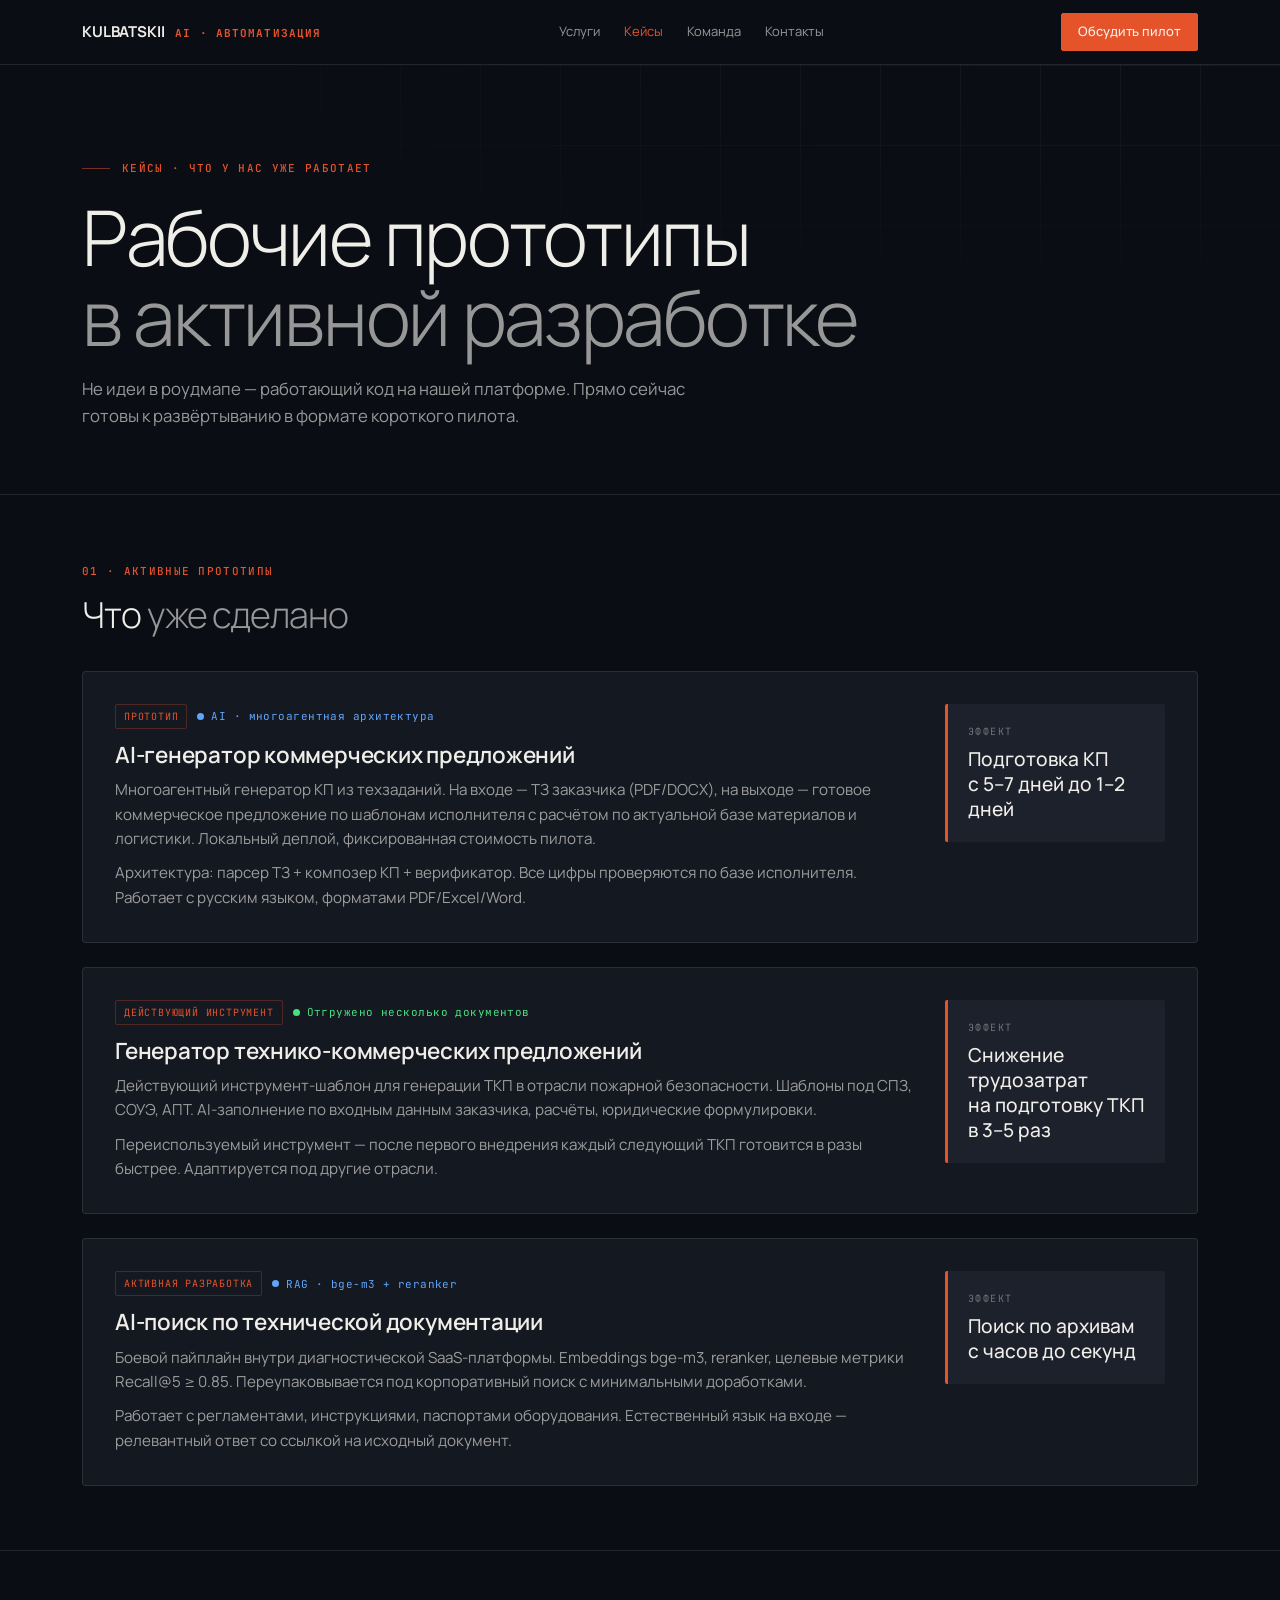
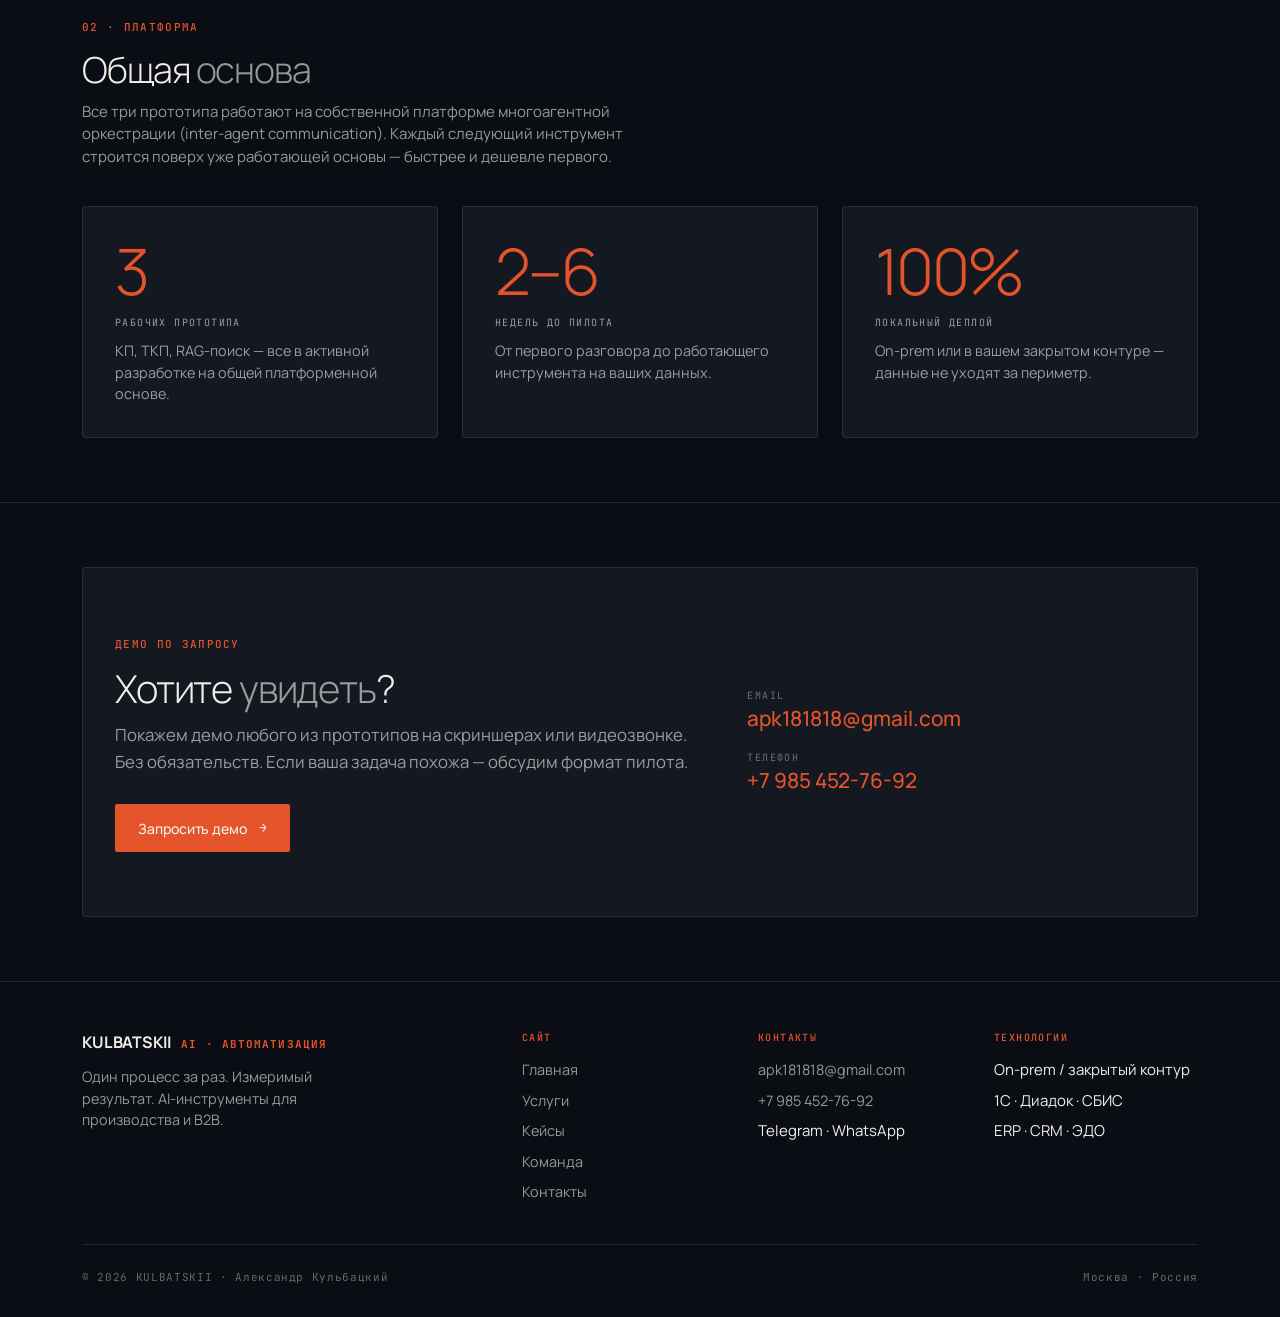
==== cases.html @ dd82cfad "Add modern static site for KULBATSKII AI-services 5-page dark design-system site (Manrope, mono acce" ====
<!DOCTYPE html>
<html lang="ru">
<head>
<meta charset="UTF-8">
<meta name="viewport" content="width=device-width, initial-scale=1.0">
<link rel="icon" href="/favicon.svg" type="image/svg+xml">
<title>Кейсы · KULBATSKII</title>
<meta name="description" content="Рабочие прототипы: AI-генератор КП, генератор ТКП, RAG-поиск. Все на общей платформе.">
<link rel="preconnect" href="https://fonts.googleapis.com">
<link rel="preconnect" href="https://fonts.gstatic.com" crossorigin>
<link href="https://fonts.googleapis.com/css2?family=Manrope:wght@200;300;400;500;600;700;800&family=JetBrains+Mono:wght@400;500;600&display=swap" rel="stylesheet">
<link rel="stylesheet" href="/css/main.css">
</head>
<body>

<nav class="ds-nav">
  <div class="wrap">
    <a href="/" class="ds-brand">KULBATSKII <span>AI · АВТОМАТИЗАЦИЯ</span></a>
    <div class="ds-nav-links">
      <a href="/services">Услуги</a>
      <a href="/cases" class="active">Кейсы</a>
      <a href="/team">Команда</a>
      <a href="/contact">Контакты</a>
    </div>
    <a href="/contact" class="btn btn-primary btn-sm no-arrow">Обсудить пилот</a>
  </div>
</nav>

<main>

<header class="ds-hero">
  <div class="wrap">
    <span class="meta meta-line meta--accent">КЕЙСЫ · ЧТО У НАС УЖЕ РАБОТАЕТ</span>
    <h1 style="margin-top:20px;">Рабочие прототипы<br><em>в активной разработке</em></h1>
    <p class="lead" style="margin-top:20px;">Не идеи в роудмапе — работающий код на нашей платформе. Прямо сейчас готовы к развёртыванию в формате короткого пилота.</p>
  </div>
</header>

<section class="ds-block">
  <div class="wrap">
    <div class="ds-block-head">
      <span class="meta meta--accent">01 · АКТИВНЫЕ ПРОТОТИПЫ</span>
      <h2>Что <em>уже сделано</em></h2>
    </div>

    <div style="display:flex;flex-direction:column;gap:24px;">
      <div class="case-card">
        <div>
          <div style="display:flex;gap:10px;flex-wrap:wrap;">
            <span class="badge">Прототип</span>
            <span class="status info">AI · многоагентная архитектура</span>
          </div>
          <h3>AI-генератор коммерческих предложений</h3>
          <p class="case-desc">Многоагентный генератор КП из техзаданий. На входе — ТЗ заказчика (PDF/DOCX), на выходе — готовое коммерческое предложение по шаблонам исполнителя с расчётом по актуальной базе материалов и логистики. Локальный деплой, фиксированная стоимость пилота.</p>
          <p class="case-desc">Архитектура: парсер ТЗ + композер КП + верификатор. Все цифры проверяются по базе исполнителя. Работает с русским языком, форматами PDF/Excel/Word.</p>
        </div>
        <div class="case-result">
          <div class="case-result-label">Эффект</div>
          <div class="case-result-value">Подготовка КП<br>с 5–7 дней до 1–2 дней</div>
        </div>
      </div>

      <div class="case-card">
        <div>
          <div style="display:flex;gap:10px;flex-wrap:wrap;">
            <span class="badge">Действующий инструмент</span>
            <span class="status ok">Отгружено несколько документов</span>
          </div>
          <h3>Генератор технико-коммерческих предложений</h3>
          <p class="case-desc">Действующий инструмент-шаблон для генерации ТКП в отрасли пожарной безопасности. Шаблоны под СПЗ, СОУЭ, АПТ. AI-заполнение по входным данным заказчика, расчёты, юридические формулировки.</p>
          <p class="case-desc">Переиспользуемый инструмент — после первого внедрения каждый следующий ТКП готовится в разы быстрее. Адаптируется под другие отрасли.</p>
        </div>
        <div class="case-result">
          <div class="case-result-label">Эффект</div>
          <div class="case-result-value">Снижение трудозатрат<br>на подготовку ТКП в 3–5 раз</div>
        </div>
      </div>

      <div class="case-card">
        <div>
          <div style="display:flex;gap:10px;flex-wrap:wrap;">
            <span class="badge">Активная разработка</span>
            <span class="status info">RAG · bge-m3 + reranker</span>
          </div>
          <h3>AI-поиск по технической документации</h3>
          <p class="case-desc">Боевой пайплайн внутри диагностической SaaS-платформы. Embeddings bge-m3, reranker, целевые метрики Recall@5 ≥ 0.85. Переупаковывается под корпоративный поиск с минимальными доработками.</p>
          <p class="case-desc">Работает с регламентами, инструкциями, паспортами оборудования. Естественный язык на входе — релевантный ответ со ссылкой на исходный документ.</p>
        </div>
        <div class="case-result">
          <div class="case-result-label">Эффект</div>
          <div class="case-result-value">Поиск по архивам<br>с часов до секунд</div>
        </div>
      </div>
    </div>
  </div>
</section>

<section class="ds-block">
  <div class="wrap">
    <div class="ds-block-head">
      <span class="meta meta--accent">02 · ПЛАТФОРМА</span>
      <h2>Общая <em>основа</em></h2>
      <p>Все три прототипа работают на собственной платформе многоагентной оркестрации (inter-agent communication). Каждый следующий инструмент строится поверх уже работающей основы — быстрее и дешевле первого.</p>
    </div>
    <div class="stat-grid">
      <div class="stat-card">
        <div class="stat-value">3</div>
        <div class="stat-label">РАБОЧИХ ПРОТОТИПА</div>
        <div class="stat-desc">КП, ТКП, RAG-поиск — все в активной разработке на общей платформенной основе.</div>
      </div>
      <div class="stat-card">
        <div class="stat-value">2–6</div>
        <div class="stat-label">НЕДЕЛЬ ДО ПИЛОТА</div>
        <div class="stat-desc">От первого разговора до работающего инструмента на ваших данных.</div>
      </div>
      <div class="stat-card">
        <div class="stat-value">100%</div>
        <div class="stat-label">ЛОКАЛЬНЫЙ ДЕПЛОЙ</div>
        <div class="stat-desc">On-prem или в вашем закрытом контуре — данные не уходят за периметр.</div>
      </div>
    </div>
  </div>
</section>

<section class="ds-block">
  <div class="wrap">
    <div class="cta-band">
      <div>
        <span class="meta meta--accent">ДЕМО ПО ЗАПРОСУ</span>
        <h2 style="margin-top:14px;">Хотите <em>увидеть</em>?</h2>
        <p class="lead" style="margin-top:14px;">Покажем демо любого из прототипов на скриншерах или видеозвонке. Без обязательств. Если ваша задача похожа — обсудим формат пилота.</p>
        <div class="ds-demo" style="margin-top:28px;">
          <a class="btn btn-primary" href="/contact">Запросить демо</a>
        </div>
      </div>
      <div class="cta-contacts">
        <div>
          <div class="cta-contact-label">EMAIL</div>
          <a href="mailto:apk181818@gmail.com" class="cta-contact-value">apk181818@gmail.com</a>
        </div>
        <div>
          <div class="cta-contact-label">ТЕЛЕФОН</div>
          <a href="tel:+79854527692" class="cta-contact-value">+7 985 452-76-92</a>
        </div>
      </div>
    </div>
  </div>
</section>

</main>

<footer class="ds-foot">
  <div class="wrap">
    <div class="foot-grid">
      <div>
        <div class="foot-brand-name">KULBATSKII <span>AI · АВТОМАТИЗАЦИЯ</span></div>
        <p class="foot-tag">Один процесс за раз. Измеримый результат. AI-инструменты для производства и B2B.</p>
      </div>
      <div class="foot-col">
        <h4>Сайт</h4>
        <ul>
          <li><a href="/">Главная</a></li>
          <li><a href="/services">Услуги</a></li>
          <li><a href="/cases">Кейсы</a></li>
          <li><a href="/team">Команда</a></li>
          <li><a href="/contact">Контакты</a></li>
        </ul>
      </div>
      <div class="foot-col">
        <h4>Контакты</h4>
        <ul>
          <li><a href="mailto:apk181818@gmail.com">apk181818@gmail.com</a></li>
          <li><a href="tel:+79854527692">+7 985 452-76-92</a></li>
          <li>Telegram · WhatsApp</li>
        </ul>
      </div>
      <div class="foot-col">
        <h4>Технологии</h4>
        <ul>
          <li>On-prem / закрытый контур</li>
          <li>1С · Диадок · СБИС</li>
          <li>ERP · CRM · ЭДО</li>
        </ul>
      </div>
    </div>
    <div class="foot-bottom">
      <span>© 2026 KULBATSKII · Александр Кульбацкий</span>
      <span>Москва · Россия</span>
    </div>
  </div>
</footer>

</body>
</html>
---- css/main.css ----
/* =============================================================
   KULBATSKII — корпоративный сайт
   Полностью на дизайн-системе. Манропе / Vermillion / Dark-first.
   ============================================================= */

/* ---------- TOKENS ---------- */
:root {
  --ink:#0a0d14; --ink-2:#141821; --ink-3:#1d212c; --ink-4:#252a37;
  --paper:#f5f3ee; --paper-2:#ebe8e1; --paper-3:#dfdcd4;
  --line:rgba(245,243,238,0.10); --line-strong:rgba(245,243,238,0.18); --line-faint:rgba(245,243,238,0.05);
  --paper-line:rgba(22,22,29,0.10); --paper-line-strong:rgba(22,22,29,0.18); --paper-line-faint:rgba(22,22,29,0.05);
  --text:#f0eee8; --text-dark:#16161d;
  --muted:rgba(240,238,232,0.62); --muted-dark:rgba(22,22,29,0.62);
  --faint:rgba(240,238,232,0.40); --faint-dark:rgba(22,22,29,0.42);
  --accent:#e5532b; --accent-soft:rgba(229,83,43,0.10); --accent-line:rgba(229,83,43,0.28); --accent-strong:#c43f1c;
  --success:#4ade80; --warn:#fbbf24; --crit:#ef4444; --info:#60a5fa;
  --font-display:'Manrope',system-ui,-apple-system,sans-serif;
  --font-body:'Manrope',system-ui,-apple-system,sans-serif;
  --font-mono:'JetBrains Mono',ui-monospace,Menlo,monospace;
  --wrap:1180px; --gutter:32px; --radius:2px; --radius-lg:4px;
}

/* ---------- BASE ---------- */
*,*::before,*::after{box-sizing:border-box;}
html{scroll-behavior:smooth;}
body{margin:0;font-family:var(--font-body);font-size:15px;line-height:1.5;background:var(--ink);color:var(--text);-webkit-font-smoothing:antialiased;text-rendering:optimizeLegibility;overflow-x:clip;}
.wrap{width:100%;max-width:var(--wrap);margin:0 auto;padding:0 var(--gutter);}
@media (max-width:760px){:root{--gutter:22px;}}
a{color:inherit;}

/* ---------- TYPOGRAPHY ---------- */
h1,h2,h3{font-family:var(--font-display);letter-spacing:-0.03em;line-height:1.04;margin:0;}
h1{font-weight:300;font-size:clamp(40px,6vw,84px);}
h2{font-weight:300;font-size:clamp(28px,3.5vw,48px);}
h3{font-weight:600;font-size:1.2rem;letter-spacing:-0.01em;}
h1 em,h2 em{font-style:normal;color:var(--muted);}
.section-paper h1 em,.section-paper h2 em{color:var(--muted-dark);}
p{margin:0;}
.lead{font-size:1.05rem;line-height:1.6;color:var(--muted);max-width:640px;}
.section-paper .lead{color:var(--muted-dark);}
.meta{font-family:var(--font-mono);font-size:11px;font-weight:500;letter-spacing:0.12em;text-transform:uppercase;color:var(--muted);}
.section-paper .meta{color:var(--muted-dark);}
.meta--accent{color:var(--accent);}
.meta-line{display:inline-flex;align-items:center;gap:12px;}
.meta-line::before{content:"";width:28px;height:1px;background:currentColor;opacity:.5;}
.mono{font-family:var(--font-mono);}
code{font-family:var(--font-mono);font-size:0.85em;color:var(--accent);}

/* ---------- BUTTONS ---------- */
.btn{display:inline-flex;align-items:center;justify-content:center;gap:12px;height:48px;padding:0 22px;border-radius:var(--radius);font-family:var(--font-body);font-size:14px;font-weight:500;letter-spacing:-0.005em;border:1px solid transparent;cursor:pointer;text-decoration:none;transition:transform .18s,background .2s,border-color .2s,color .2s;white-space:nowrap;}
.btn::after{content:"→";font-family:var(--font-mono);font-size:13px;transition:transform .2s;}
.btn:hover::after{transform:translateX(3px);}
.btn.no-arrow::after{display:none;}
.btn-sm{height:38px;padding:0 16px;font-size:13px;}
.btn-primary{background:var(--accent);color:var(--paper);border-color:var(--accent);}
.btn-primary:hover{background:var(--accent-strong);border-color:var(--accent-strong);}
.btn-ghost{background:transparent;color:var(--text);border-color:var(--line-strong);}
.btn-ghost:hover{border-color:var(--text);}
.btn-ink{background:var(--ink-2);color:var(--text);border-color:var(--line-strong);}
.btn-ink:hover{background:var(--ink-3);}
.btn-text{background:transparent;color:var(--muted);border:0;height:auto;padding:0;font-weight:500;}
.btn-text:hover{color:var(--text);}
.section-paper .btn-ghost{color:var(--text-dark);border-color:var(--paper-line-strong);}
.section-paper .btn-ghost:hover{border-color:var(--text-dark);}
.section-paper .btn-text{color:var(--muted-dark);}
.section-paper .btn-text:hover{color:var(--text-dark);}

/* ---------- FORMS ---------- */
.form-field{display:flex;flex-direction:column;gap:8px;}
.form-field label{font-size:12px;letter-spacing:.02em;color:var(--muted);}
.section-paper .form-field label{color:var(--muted-dark);}
.form-field input,.form-field textarea{width:100%;padding:12px 0;background:transparent;border:0;border-bottom:1px solid var(--line-strong);color:var(--text);font-family:var(--font-display);font-size:1rem;}
.form-field textarea{min-height:90px;resize:vertical;}
.form-field input::placeholder,.form-field textarea::placeholder{color:var(--faint);}
.form-field input:focus,.form-field textarea:focus{outline:none;border-bottom-color:var(--accent);}
.section-paper .form-field input,.section-paper .form-field textarea{color:var(--text-dark);border-bottom-color:var(--paper-line-strong);}
.section-paper .form-field input::placeholder,.section-paper .form-field textarea::placeholder{color:var(--faint-dark);}
.form-grid{display:grid;grid-template-columns:1fr 1fr;gap:20px;}
.form-grid .full{grid-column:1/-1;}
@media (max-width:600px){.form-grid{grid-template-columns:1fr;}}
.consent{display:flex;gap:12px;align-items:flex-start;font-size:.85rem;line-height:1.5;color:var(--muted);cursor:pointer;}
.section-paper .consent{color:var(--muted-dark);}

/* ---------- COMPONENTS ---------- */
.card{border:1px solid var(--line);border-radius:var(--radius-lg);padding:26px;background:var(--ink-2);}
.section-paper .card{border-color:var(--paper-line-strong);background:rgba(255,255,255,.5);}
.status{display:inline-flex;align-items:center;gap:7px;font-family:var(--font-mono);font-size:11px;letter-spacing:.04em;}
.status::before{content:"";width:7px;height:7px;border-radius:50%;background:currentColor;}
.status.ok{color:var(--success);} .status.warn{color:var(--warn);} .status.crit{color:var(--crit);} .status.info{color:var(--info);}
.badge{display:inline-block;font-family:var(--font-mono);font-size:10px;letter-spacing:.08em;text-transform:uppercase;padding:4px 8px;border:1px solid var(--accent-line);color:var(--accent);border-radius:var(--radius);}
.section-paper .badge{color:var(--accent-strong);border-color:var(--accent-strong);}
.row{position:relative;display:grid;grid-template-columns:auto 1fr auto;align-items:center;gap:20px;padding:22px 18px;border-bottom:1px solid var(--line);transition:background .2s;}
.section-paper .row{border-bottom-color:var(--paper-line);}
.row:last-child{border-bottom:0;}
.row::before{content:"";position:absolute;left:0;top:0;bottom:0;width:2px;background:transparent;transition:background .2s;}
.row:hover{background:var(--accent-soft);}
.row:hover::before{background:var(--accent);}
.row-idx{font-family:var(--font-mono);font-size:13px;color:var(--accent);}
.row-title{font-family:var(--font-display);font-weight:600;font-size:1.1rem;}
.section-paper .row-title{color:var(--text-dark);}
.toast{padding:13px 18px;background:var(--ink-3);border:1px solid var(--line-strong);border-left:3px solid var(--accent);border-radius:var(--radius-lg);color:var(--text);font-size:.9rem;}
.toast.success{border-left-color:var(--success);} .toast.error{border-left-color:var(--crit);}

/* ---------- PAGE CHROME ---------- */
.ds-nav{position:sticky;top:0;z-index:50;background:var(--ink);border-bottom:1px solid var(--line);}
.ds-nav .wrap{display:flex;align-items:center;justify-content:space-between;height:64px;gap:24px;}
.ds-brand{font-family:var(--font-display);font-weight:700;font-size:15px;letter-spacing:-0.01em;text-decoration:none;color:var(--text);}
.ds-brand span{color:var(--accent);font-family:var(--font-mono);font-size:11px;margin-left:8px;letter-spacing:.1em;}
.ds-nav-links{display:flex;gap:24px;}
.ds-nav-links a{color:var(--muted);text-decoration:none;font-size:13px;transition:color .2s;}
.ds-nav-links a:hover,.ds-nav-links a.active{color:var(--text);}
.ds-nav-links a.active{color:var(--accent);}
@media (max-width:680px){.ds-nav-links{display:none;}}

.ds-hero{padding:88px 0 64px;border-bottom:1px solid var(--line);position:relative;overflow:hidden;}
.section-paper.ds-hero{border-bottom-color:var(--paper-line);}
.ds-hero::before{content:"";position:absolute;inset:0;background-image:linear-gradient(to right,var(--line-faint) 1px,transparent 1px),linear-gradient(to bottom,var(--line-faint) 1px,transparent 1px);background-size:80px 80px;pointer-events:none;mask-image:radial-gradient(120% 90% at 85% 0%,black 0%,transparent 65%);-webkit-mask-image:radial-gradient(120% 90% at 85% 0%,black 0%,transparent 65%);}
.section-paper.ds-hero::before{background-image:linear-gradient(to right,var(--paper-line-faint) 1px,transparent 1px),linear-gradient(to bottom,var(--paper-line-faint) 1px,transparent 1px);}
.ds-hero .wrap{position:relative;z-index:1;}

.ds-block{padding:64px 0;border-bottom:1px solid var(--line);}
.section-paper.ds-block{background:var(--paper);color:var(--text-dark);border-bottom-color:var(--paper-line);}
.ds-block:last-of-type{border-bottom:0;}
.ds-block-head{margin-bottom:38px;}
.ds-block-head h2{font-size:clamp(24px,2.8vw,38px);margin-top:14px;}
.ds-block-head p{color:var(--muted);margin-top:12px;max-width:600px;}
.section-paper.ds-block .ds-block-head p{color:var(--muted-dark);}
.ds-label{font-family:var(--font-mono);font-size:11px;letter-spacing:.1em;text-transform:uppercase;color:var(--faint);margin:0 0 14px;}
.section-paper .ds-label{color:var(--faint-dark);}

.ds-demo{display:flex;flex-wrap:wrap;gap:14px;align-items:center;}
.ds-typeset>*{margin-bottom:16px;}
.ds-card-grid{display:grid;grid-template-columns:repeat(auto-fill,minmax(250px,1fr));gap:16px;}
.ds-card-grid-2{display:grid;grid-template-columns:repeat(auto-fill,minmax(320px,1fr));gap:20px;}

/* ---------- сайт-специфика (минимум сверх системы) ---------- */
.hero-badges{display:flex;flex-wrap:wrap;gap:10px;margin-top:32px;}
.row-list{border:1px solid var(--line);border-radius:var(--radius-lg);overflow:hidden;}
.section-paper .row-list{border-color:var(--paper-line-strong);}
.row--desc{grid-template-columns:auto 1fr;align-items:start;padding:24px 22px;}
.row--desc .row-body{display:flex;flex-direction:column;gap:6px;}
.row--desc .row-sub{color:var(--muted);font-size:.95rem;line-height:1.5;}
.section-paper .row--desc .row-sub{color:var(--muted-dark);}

.stat-grid{display:grid;grid-template-columns:repeat(3,1fr);gap:24px;}
@media (max-width:760px){.stat-grid{grid-template-columns:1fr;}}
.stat-card{padding:32px;background:var(--ink-2);border:1px solid var(--line);border-radius:var(--radius-lg);}
.section-paper .stat-card{background:rgba(255,255,255,.5);border-color:var(--paper-line-strong);}
.stat-value{font-family:var(--font-display);font-weight:300;font-size:64px;line-height:1;letter-spacing:-0.04em;color:var(--accent);}
.stat-label{font-family:var(--font-mono);font-size:10px;letter-spacing:.14em;text-transform:uppercase;color:var(--muted);margin-top:12px;}
.section-paper .stat-label{color:var(--muted-dark);}
.stat-desc{color:var(--muted);font-size:.9rem;line-height:1.5;margin-top:10px;}
.section-paper .stat-desc{color:var(--muted-dark);}

.cta-band{padding:64px var(--gutter);background:var(--ink-2);border:1px solid var(--line);border-radius:var(--radius-lg);display:grid;grid-template-columns:1.4fr 1fr;gap:48px;align-items:center;}
@media (max-width:760px){.cta-band{grid-template-columns:1fr;padding:40px 24px;}}
.cta-band h2{font-size:clamp(24px,3vw,40px);}
.cta-band .lead{margin-top:14px;}
.cta-contacts{display:flex;flex-direction:column;gap:16px;}
.cta-contact-label{font-family:var(--font-mono);font-size:10px;letter-spacing:.14em;text-transform:uppercase;color:var(--faint);}
.cta-contact-value{font-family:var(--font-display);font-weight:500;font-size:1.3rem;color:var(--accent);text-decoration:none;}
.cta-contact-value:hover{color:var(--accent-strong);}

.ds-foot{padding:48px 0 32px;border-top:1px solid var(--line);background:var(--ink);}
.foot-grid{display:grid;grid-template-columns:2fr 1fr 1fr 1fr;gap:32px;margin-bottom:32px;}
@media (max-width:760px){.foot-grid{grid-template-columns:1fr 1fr;}}
.foot-brand-name{font-family:var(--font-display);font-weight:700;font-size:16px;letter-spacing:-0.01em;}
.foot-brand-name span{color:var(--accent);font-family:var(--font-mono);font-size:11px;margin-left:8px;letter-spacing:.1em;}
.foot-tag{color:var(--muted);font-size:.9rem;line-height:1.5;margin-top:12px;max-width:280px;}
.foot-col h4{font-family:var(--font-mono);font-size:10px;letter-spacing:.14em;text-transform:uppercase;color:var(--accent);margin:0 0 14px;font-weight:500;}
.foot-col ul{list-style:none;padding:0;margin:0;}
.foot-col li{margin-bottom:8px;}
.foot-col a{color:var(--muted);text-decoration:none;font-size:.9rem;}
.foot-col a:hover{color:var(--text);}
.foot-bottom{padding-top:24px;border-top:1px solid var(--line);display:flex;justify-content:space-between;flex-wrap:wrap;gap:16px;font-family:var(--font-mono);font-size:11px;color:var(--faint);letter-spacing:.06em;}

.case-card{padding:32px;background:var(--ink-2);border:1px solid var(--line);border-radius:var(--radius-lg);display:grid;grid-template-columns:1fr 220px;gap:28px;}
@media (max-width:760px){.case-card{grid-template-columns:1fr;}}
.case-card h3{margin:14px 0 12px;font-size:1.4rem;font-weight:600;}
.case-card .case-desc{color:var(--muted);line-height:1.6;font-size:.95rem;}
.case-card .case-desc + .case-desc{margin-top:10px;}
.case-result{background:var(--ink-3);border-left:3px solid var(--accent);padding:20px;border-radius:var(--radius);align-self:start;}
.case-result-label{font-family:var(--font-mono);font-size:10px;letter-spacing:.14em;text-transform:uppercase;color:var(--faint);margin-bottom:8px;}
.case-result-value{font-family:var(--font-display);font-weight:500;font-size:1.2rem;line-height:1.3;color:var(--text);}

.member-card{padding:28px;background:var(--ink-2);border:1px solid var(--line);border-radius:var(--radius-lg);}
.member-name{font-family:var(--font-display);font-weight:600;font-size:1.3rem;letter-spacing:-0.01em;}
.member-role{font-family:var(--font-mono);font-size:11px;letter-spacing:.12em;text-transform:uppercase;color:var(--accent);margin-top:6px;}
.member-bio{color:var(--muted);font-size:.95rem;line-height:1.6;margin-top:16px;}
.member-bio strong{color:var(--text);font-weight:600;}

ul.list-bare{list-style:none;padding:0;margin:0;}
ul.list-bare li{position:relative;padding-left:22px;margin-bottom:10px;color:var(--muted);line-height:1.55;}
ul.list-bare li::before{content:"—";position:absolute;left:0;color:var(--accent);}
ul.list-bare li strong{color:var(--text);font-weight:600;}
.section-paper ul.list-bare li{color:var(--muted-dark);}
.section-paper ul.list-bare li strong{color:var(--text-dark);}
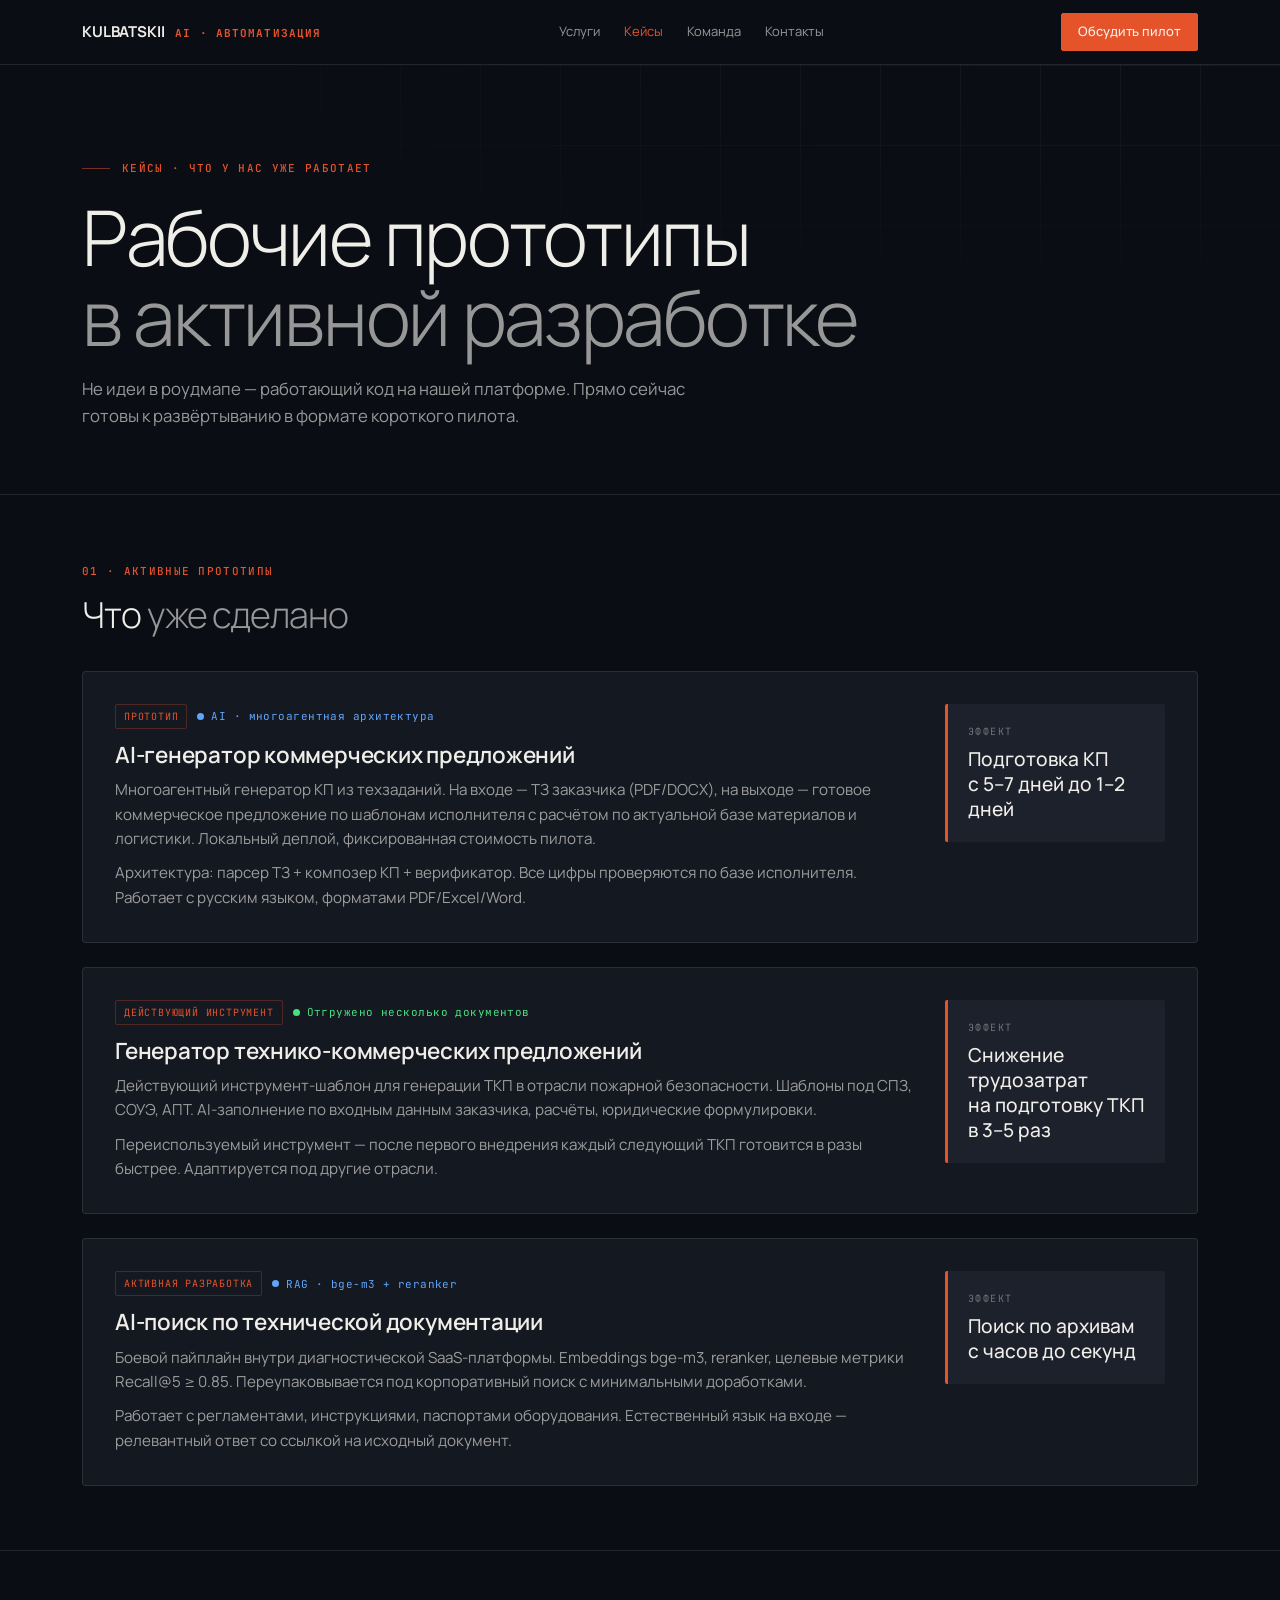
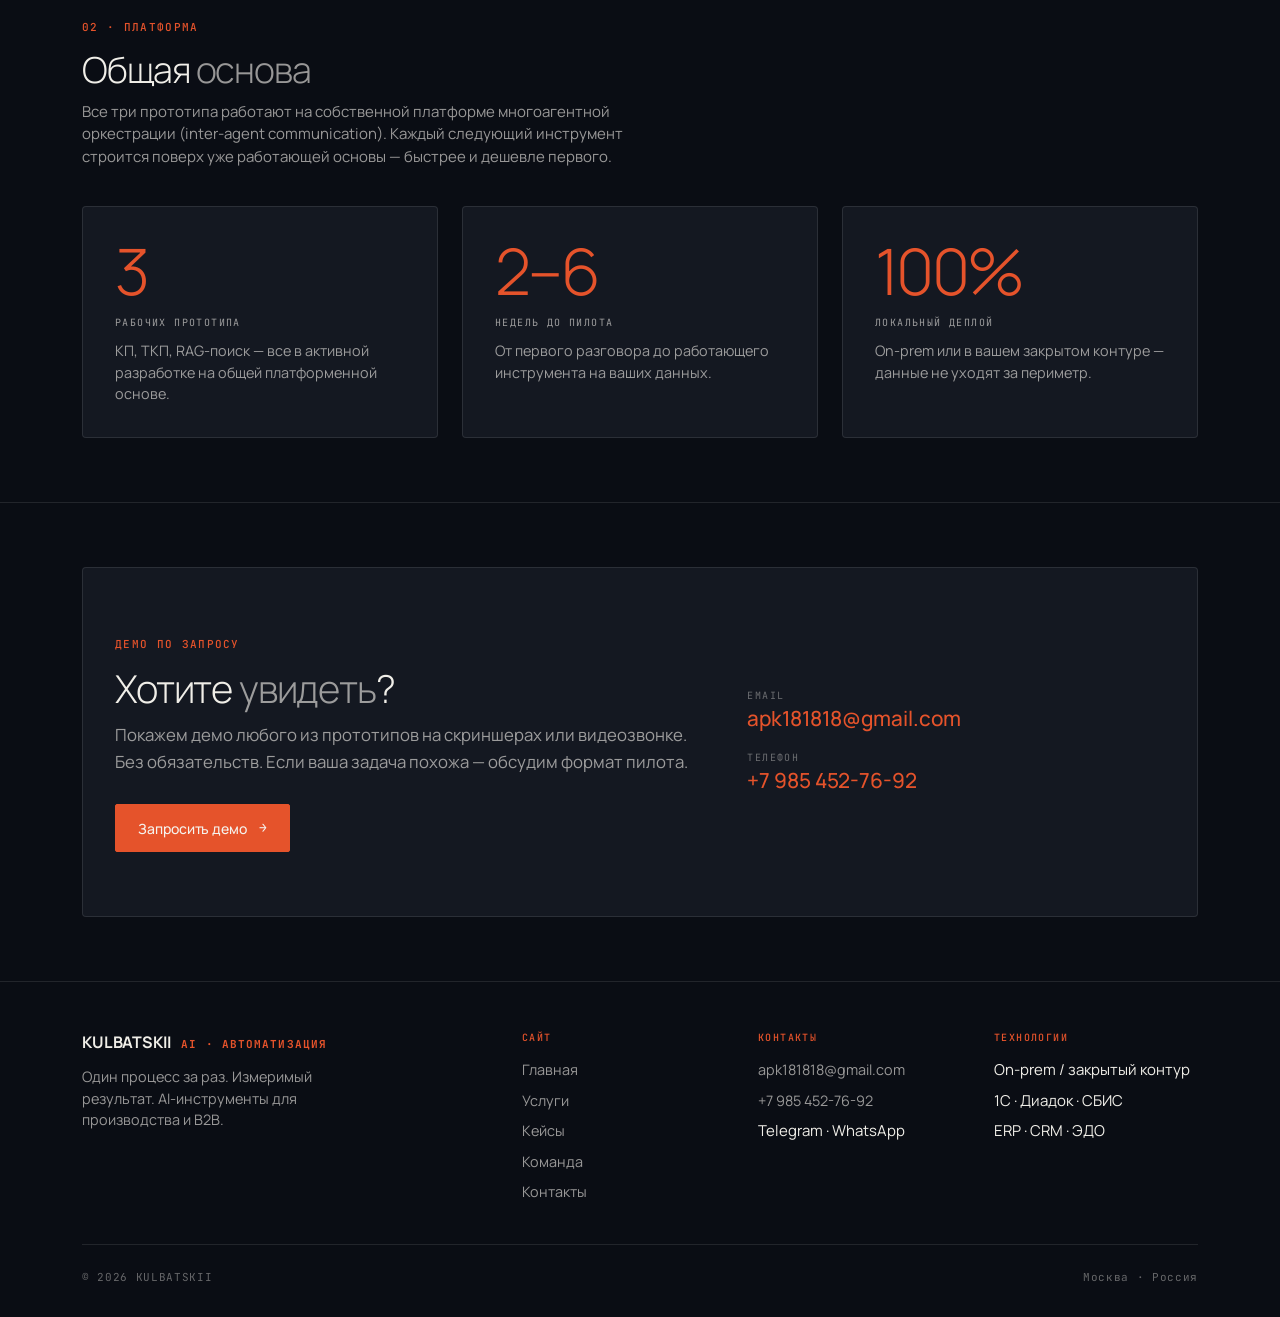
==== commit b6378494: "Remove personal name from site content Footer copyright, team card, and legal-details sections no lo" ====
--- a/cases.html
+++ b/cases.html
@@ -184,7 +184,7 @@
       </div>
     </div>
     <div class="foot-bottom">
-      <span>© 2026 KULBATSKII · Александр Кульбацкий</span>
+      <span>© 2026 KULBATSKII</span>
       <span>Москва · Россия</span>
     </div>
   </div>
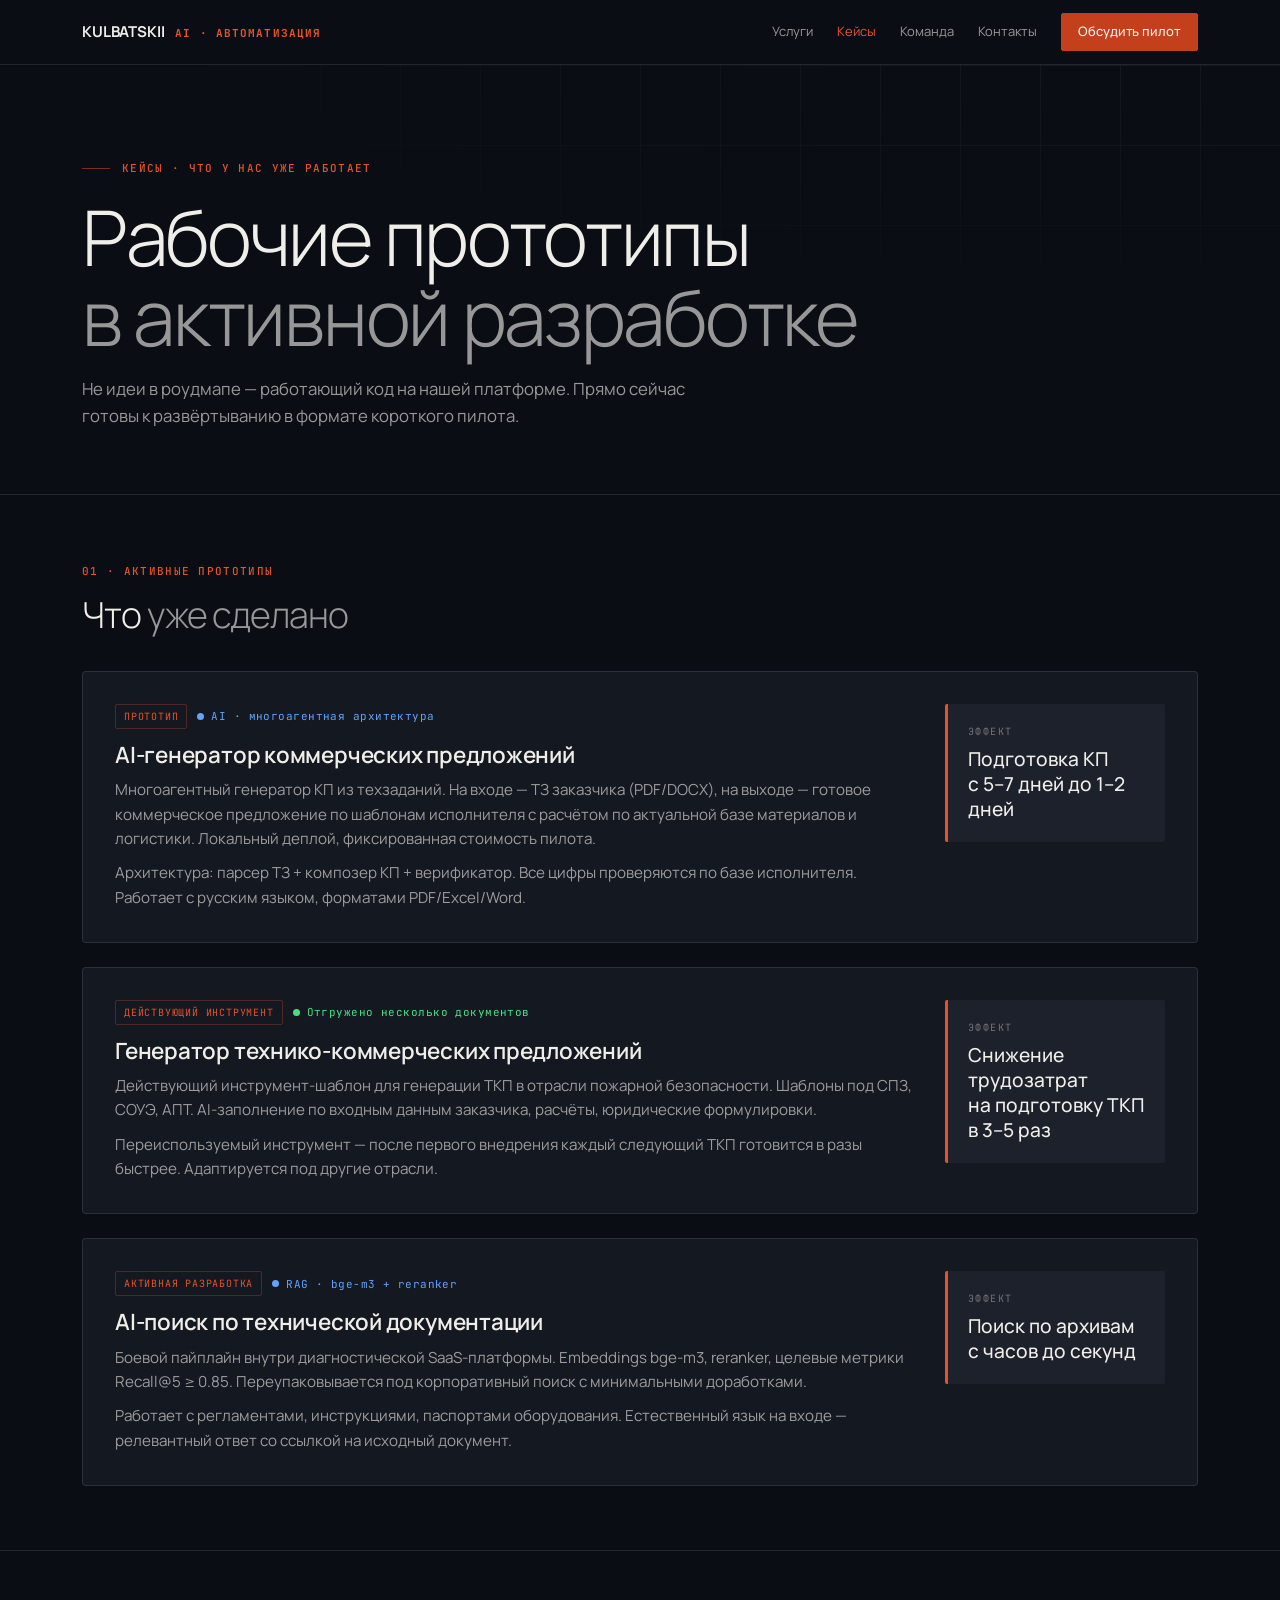
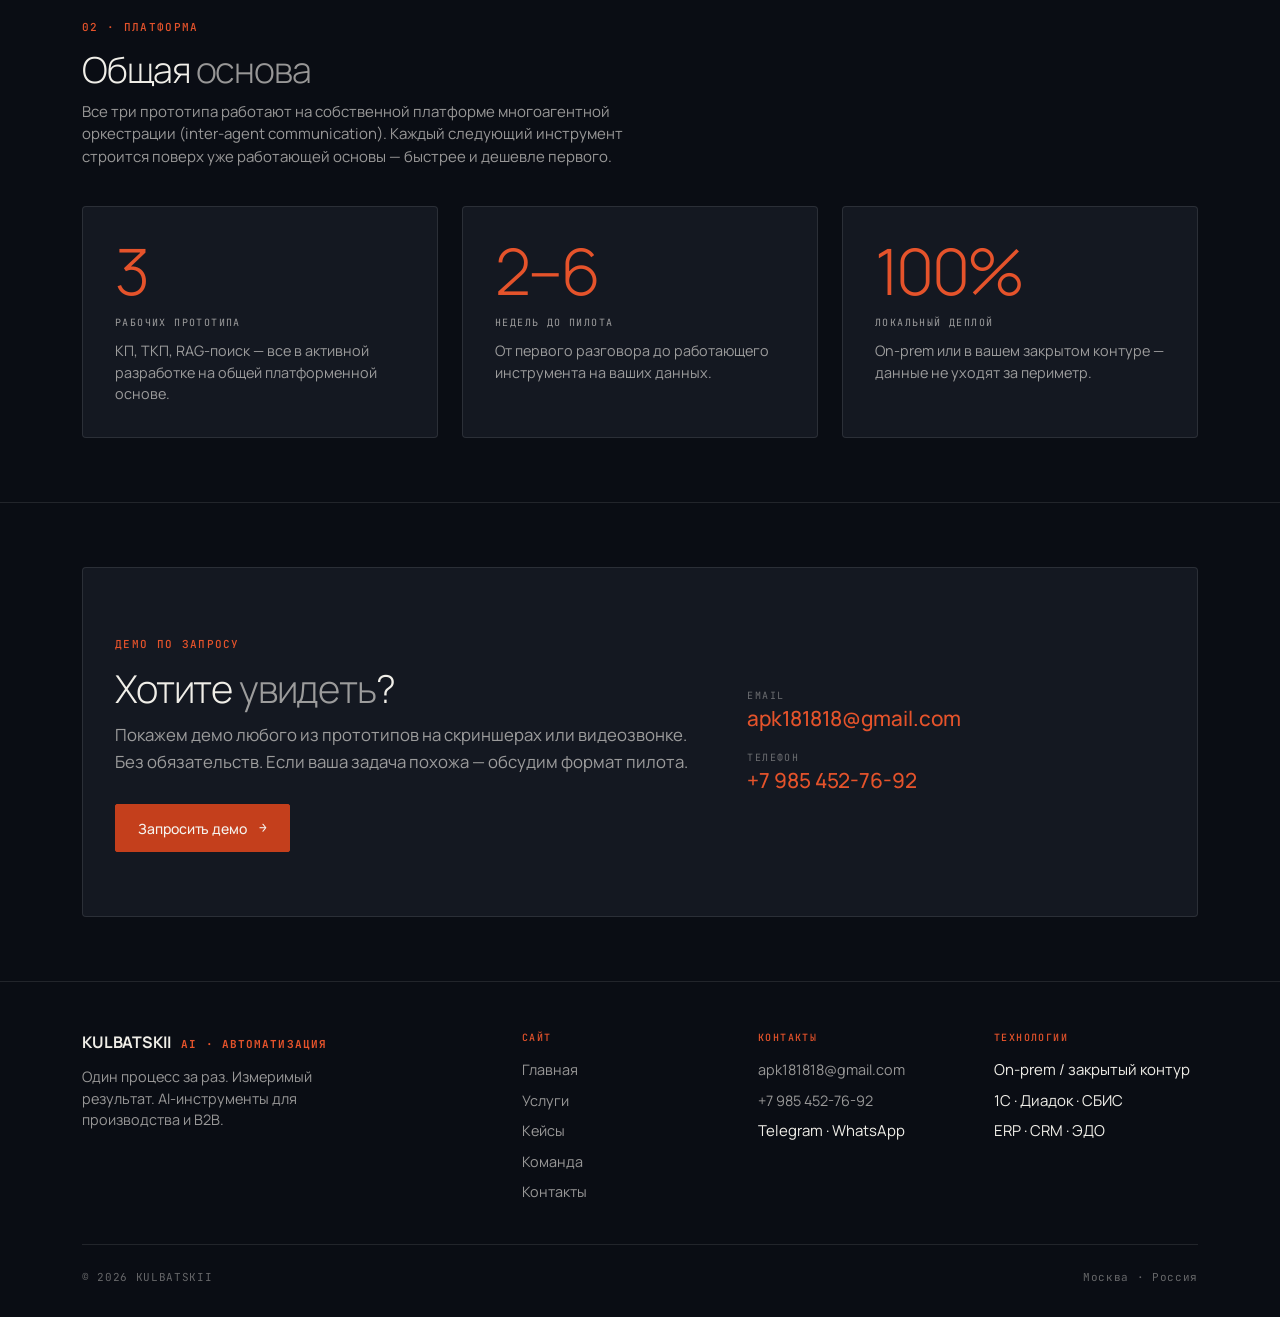
==== commit 0b948680: "Fix critical UX/accessibility issues from QA audit - Add hamburger mobile menu: nav links were fully" ====
--- a/cases.html
+++ b/cases.html
@@ -16,13 +16,16 @@
 <nav class="ds-nav">
   <div class="wrap">
     <a href="/" class="ds-brand">KULBATSKII <span>AI · АВТОМАТИЗАЦИЯ</span></a>
-    <div class="ds-nav-links">
+    <button class="ds-nav-toggle" type="button" aria-expanded="false" aria-controls="ds-nav-links" aria-label="Открыть меню">
+      <span></span><span></span><span></span>
+    </button>
+    <div class="ds-nav-links" id="ds-nav-links">
       <a href="/services">Услуги</a>
       <a href="/cases" class="active">Кейсы</a>
       <a href="/team">Команда</a>
       <a href="/contact">Контакты</a>
+      <a href="/contact" class="btn btn-primary btn-sm no-arrow">Обсудить пилот</a>
     </div>
-    <a href="/contact" class="btn btn-primary btn-sm no-arrow">Обсудить пилот</a>
   </div>
 </nav>
 
@@ -190,5 +193,6 @@
   </div>
 </footer>
 
+<script src="/nav.js" defer></script>
 </body>
 </html>
--- a/css/main.css
+++ b/css/main.css
@@ -12,7 +12,7 @@
   --text:#f0eee8; --text-dark:#16161d;
   --muted:rgba(240,238,232,0.62); --muted-dark:rgba(22,22,29,0.62);
   --faint:rgba(240,238,232,0.40); --faint-dark:rgba(22,22,29,0.42);
-  --accent:#e5532b; --accent-soft:rgba(229,83,43,0.10); --accent-line:rgba(229,83,43,0.28); --accent-strong:#c43f1c;
+  --accent:#e5532b; --accent-soft:rgba(229,83,43,0.10); --accent-line:rgba(229,83,43,0.28); --accent-strong:#c43f1c; --accent-strong-2:#a73012;
   --success:#4ade80; --warn:#fbbf24; --crit:#ef4444; --info:#60a5fa;
   --font-display:'Manrope',system-ui,-apple-system,sans-serif;
   --font-body:'Manrope',system-ui,-apple-system,sans-serif;
@@ -52,8 +52,8 @@
 .btn:hover::after{transform:translateX(3px);}
 .btn.no-arrow::after{display:none;}
 .btn-sm{height:38px;padding:0 16px;font-size:13px;}
-.btn-primary{background:var(--accent);color:var(--paper);border-color:var(--accent);}
-.btn-primary:hover{background:var(--accent-strong);border-color:var(--accent-strong);}
+.btn-primary{background:var(--accent-strong);color:var(--paper);border-color:var(--accent-strong);}
+.btn-primary:hover{background:var(--accent-strong-2);border-color:var(--accent-strong-2);}
 .btn-ghost{background:transparent;color:var(--text);border-color:var(--line-strong);}
 .btn-ghost:hover{border-color:var(--text);}
 .btn-ink{background:var(--ink-2);color:var(--text);border-color:var(--line-strong);}
@@ -103,14 +103,26 @@
 
 /* ---------- PAGE CHROME ---------- */
 .ds-nav{position:sticky;top:0;z-index:50;background:var(--ink);border-bottom:1px solid var(--line);}
-.ds-nav .wrap{display:flex;align-items:center;justify-content:space-between;height:64px;gap:24px;}
+.ds-nav .wrap{position:relative;display:flex;align-items:center;justify-content:space-between;height:64px;gap:24px;}
 .ds-brand{font-family:var(--font-display);font-weight:700;font-size:15px;letter-spacing:-0.01em;text-decoration:none;color:var(--text);}
 .ds-brand span{color:var(--accent);font-family:var(--font-mono);font-size:11px;margin-left:8px;letter-spacing:.1em;}
-.ds-nav-links{display:flex;gap:24px;}
-.ds-nav-links a{color:var(--muted);text-decoration:none;font-size:13px;transition:color .2s;}
-.ds-nav-links a:hover,.ds-nav-links a.active{color:var(--text);}
+.ds-nav-links{display:flex;align-items:center;gap:24px;}
+.ds-nav-links a:not(.btn){color:var(--muted);text-decoration:none;font-size:13px;transition:color .2s;}
+.ds-nav-links a:not(.btn):hover,.ds-nav-links a.active{color:var(--text);}
 .ds-nav-links a.active{color:var(--accent);}
-@media (max-width:680px){.ds-nav-links{display:none;}}
+.ds-nav-toggle{display:none;flex-direction:column;justify-content:center;gap:5px;width:32px;height:32px;padding:0;background:transparent;border:0;cursor:pointer;}
+.ds-nav-toggle span{display:block;width:100%;height:2px;background:var(--text);border-radius:2px;transition:transform .2s,opacity .2s;}
+.ds-nav-toggle[aria-expanded="true"] span:nth-child(1){transform:translateY(7px) rotate(45deg);}
+.ds-nav-toggle[aria-expanded="true"] span:nth-child(2){opacity:0;}
+.ds-nav-toggle[aria-expanded="true"] span:nth-child(3){transform:translateY(-7px) rotate(-45deg);}
+@media (max-width:680px){
+  .ds-nav-toggle{display:flex;}
+  .ds-nav-links{display:none;position:absolute;top:100%;left:0;right:0;flex-direction:column;align-items:stretch;gap:0;background:var(--ink);border-bottom:1px solid var(--line);padding:8px var(--gutter) 20px;}
+  .ds-nav-links.is-open{display:flex;}
+  .ds-nav-links a{padding:14px 0;font-size:15px;border-bottom:1px solid var(--line-faint);}
+  .ds-nav-links a.btn{margin-top:14px;width:100%;padding:0 16px;border-bottom:0;font-size:13px;}
+}
+a:focus-visible,button:focus-visible,.btn:focus-visible{outline:2px solid var(--accent);outline-offset:2px;}
 
 .ds-hero{padding:88px 0 64px;border-bottom:1px solid var(--line);position:relative;overflow:hidden;}
 .section-paper.ds-hero{border-bottom-color:var(--paper-line);}
